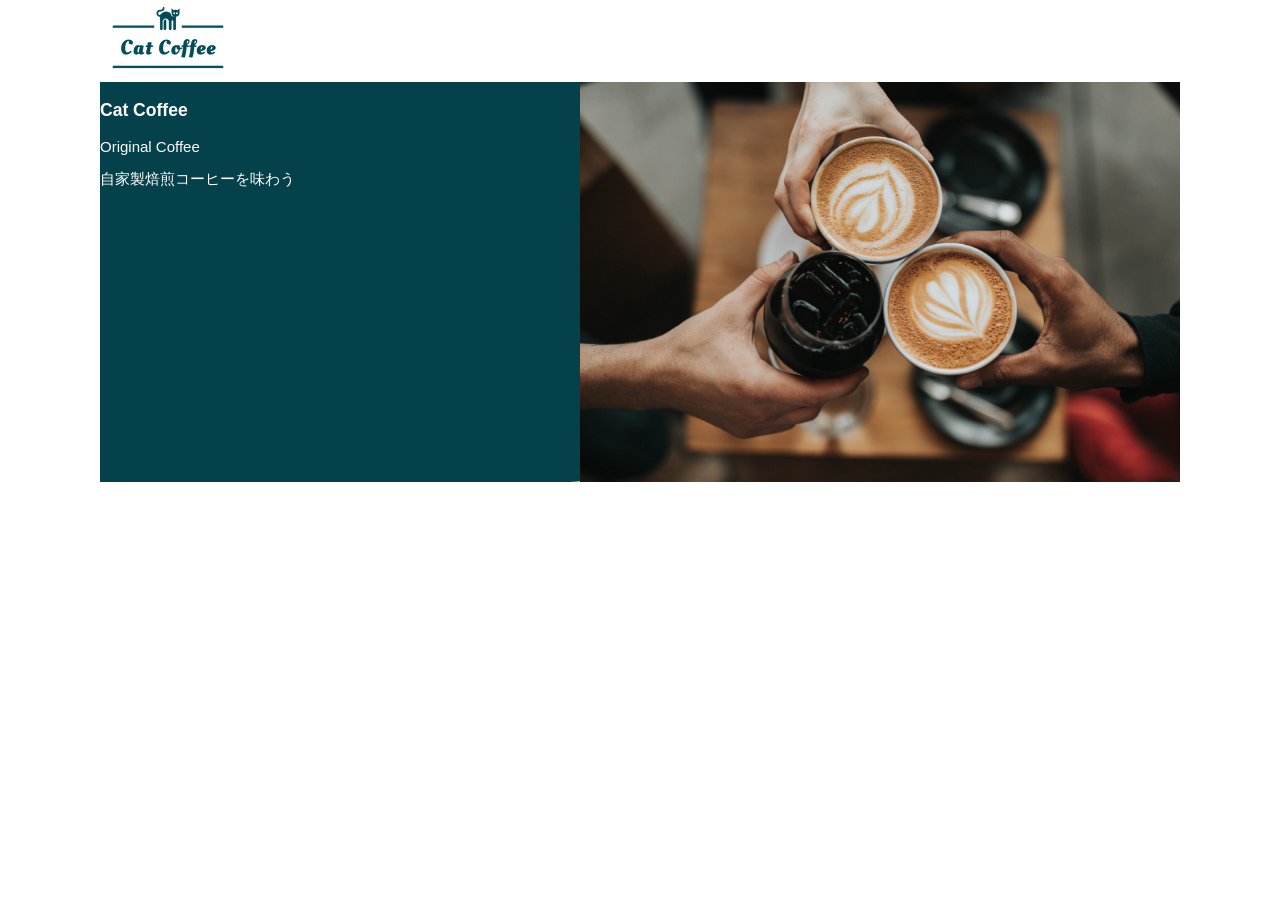
==== cat-coffee/index.html @ 69812fee "Add files via upload" ====
<!DOCTYPE html>
<html lang="ja">

<head>
    <meta charset="UTF-8">
    <meta name="description" content="cat-coffeeは自家焙煎コーヒー豆を届けるコーヒー屋さんです。">
    <title>cat coffee</title>
    <link rel="stylesheet" href="style.css">
</head>

<body>
    <header>
        <a href="index.html" id="logo">
            <img src="images/logo-cat-coffee.png" alt="cat coffee">
        </a>
    </header>
    <main>
        <article>
            <section id="main-visual">
                <div id="main-message">
                    <h1>Cat Coffee</h1>
                    <p>Original Coffee</p>
                    <P>自家製焙煎コーヒーを味わう</P>
                </div>

                <img src="images/index/index-main-coffee.jpg" alt="コーヒーを淹れる画像"
                
            </section>
        </article>
    </main>
    <footer></footer>
</body>
</html>
---- cat-coffee/style.css ----
body {
    font-family: "source sans pro", "hiragino kaku Gothic ProN",Meiryo, Arial, sans-serif;
    font-size: 15px;
    max-width: 1080px;
    margin: 0 auto;
}

* {
    box-sizing: border-box;
}

#main-visual {
    position: relative;
    height: 400px;
}
#main-message {
    position: absolute;
    top: 0;
    left: 0;
    background-color: #04414A;
    color: #ffffff;
    border-radius: 0 0 150px 0;
    width: 100%;
    height: 100%;
    max-width: 620px;
    z-index: 1;
}
#main-massage h1 {
    font-size: 60px;
    font-weight: bold;
}
#main-massage p {
    font-size: 28px;
}

#main-visual img {
    position: absolute;
    top: 0;
    right: 0;
    max-width: 600px;
    z-index: 10;
}
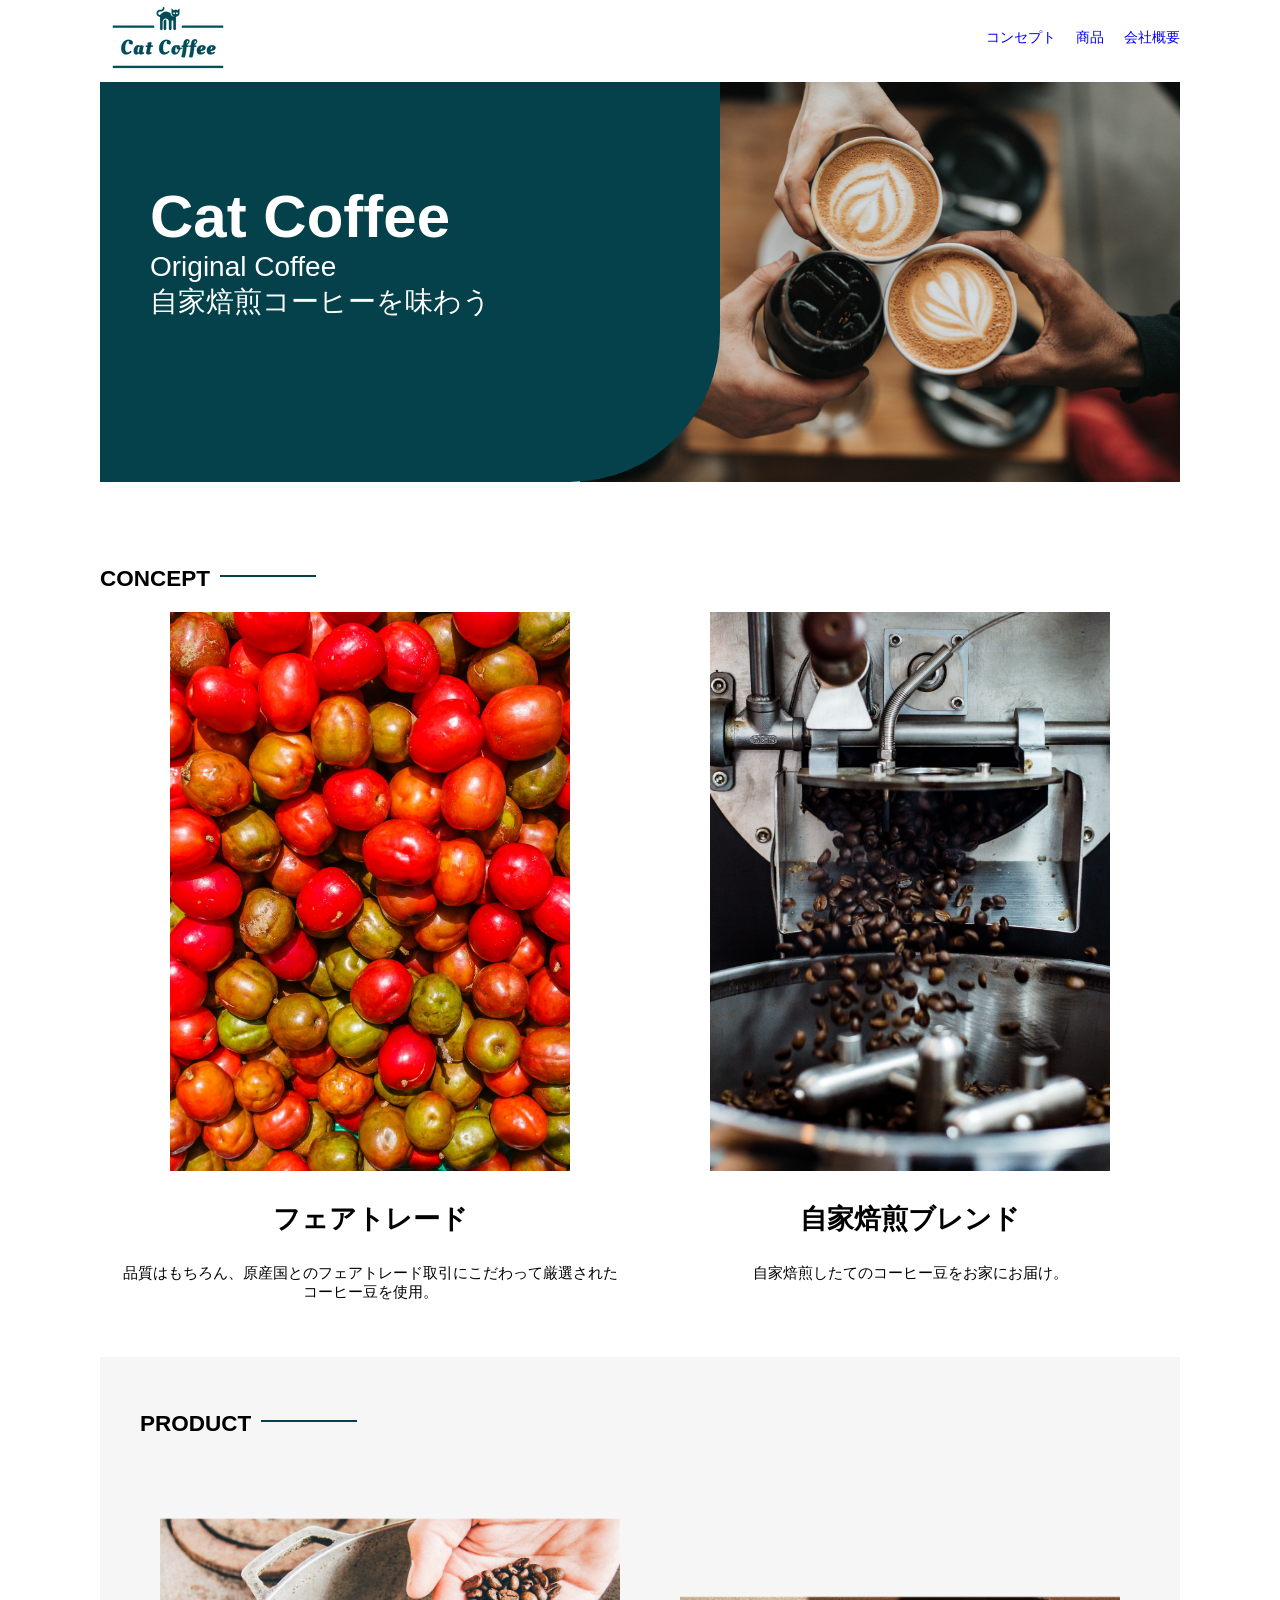
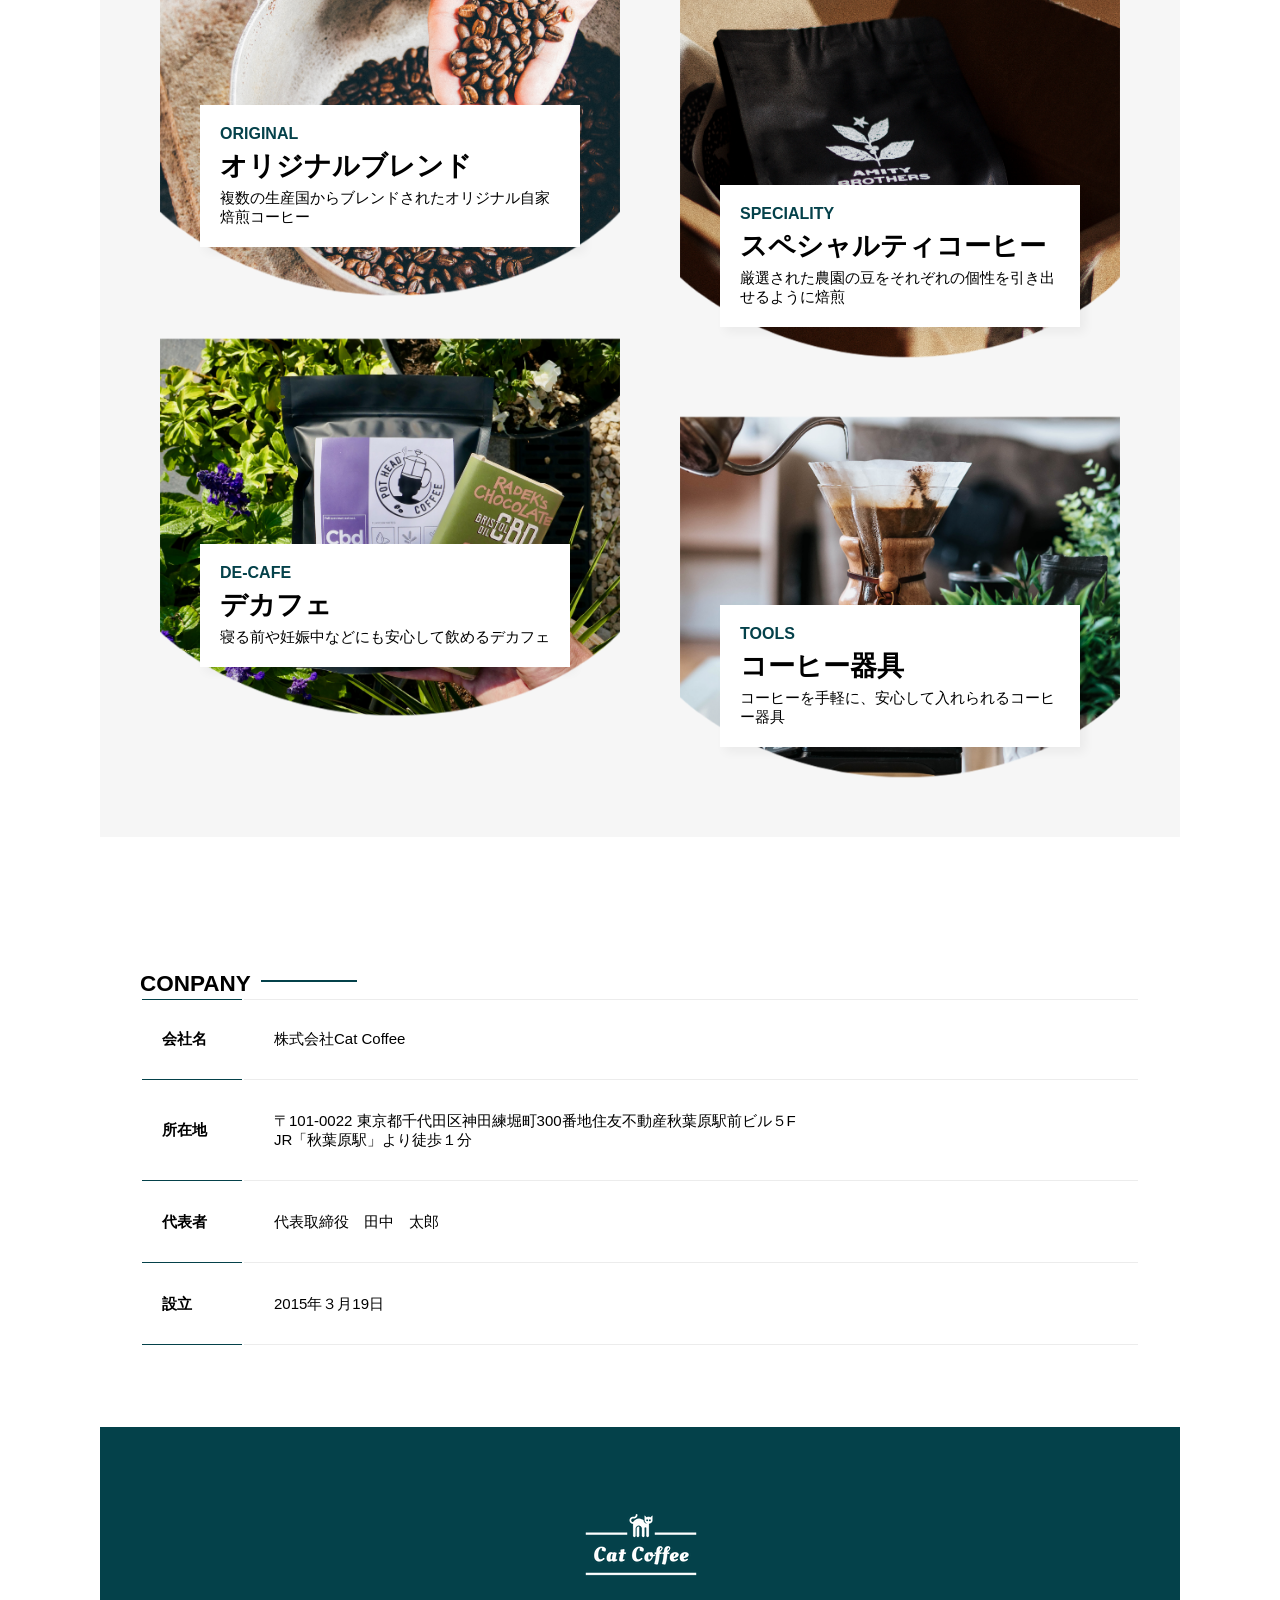
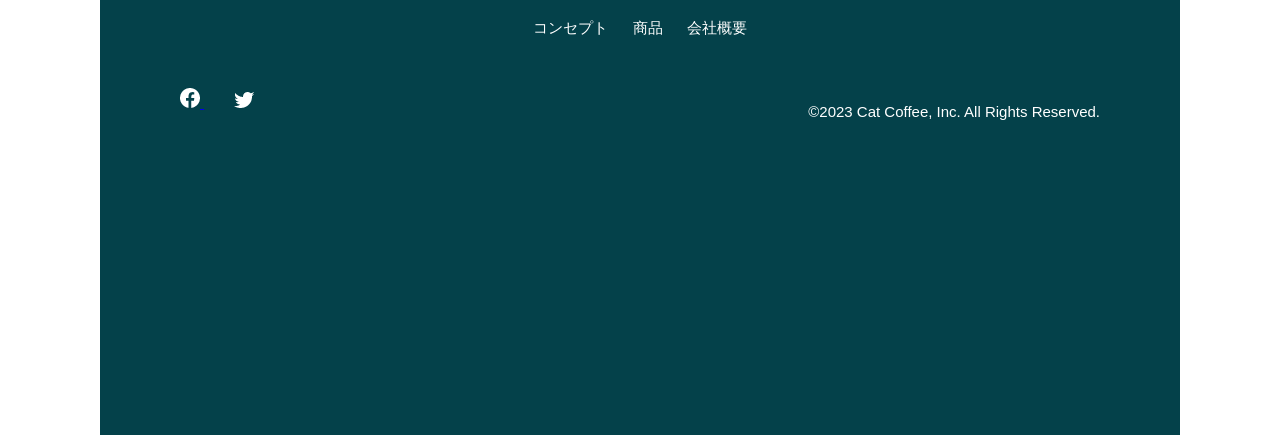
==== commit 3e4cf4fd: "Add files via upload" ====
--- a/cat-coffee/index.html
+++ b/cat-coffee/index.html
@@ -1,33 +1,193 @@
 <!DOCTYPE html>
-<html lang="ja">
+<html lang="ja>"
 
 <head>
     <meta charset="UTF-8">
-    <meta name="description" content="cat-coffeeは自家焙煎コーヒー豆を届けるコーヒー屋さんです。">
-    <title>cat coffee</title>
+    <meta name="description" content="Cat Coffee">
+    <meta name="viewport" content="width=device-width, initial-scale=1.0">
+
+    <title>Cat Coffee</title>
+
     <link rel="stylesheet" href="style.css">
 </head>
 
 <body>
+
+    <!--ヘッダー-->
     <header>
-        <a href="index.html" id="logo">
-            <img src="images/logo-cat-coffee.png" alt="cat coffee">
-        </a>
+
+    <!--ロゴ-->
+    <a href="index.html"  id="logo">
+        <img src="images/logo-cat-coffee.png" alt="Cat Coffee">
+    </a> 
+    
+    <!--ナビゲーション-->
+    <nav id="nav-pc">
+        <ul>
+            <li><a href="index.html#concept">コンセプト</a></li>
+            <li><a href="index.html#product">商品</a></li>
+            <li><a href="index.html#company">会社概要</a></li>
+        </ul>
+    </nav>
+
     </header>
+    <!--メインビジュアル-->
     <main>
         <article>
+
             <section id="main-visual">
+
                 <div id="main-message">
                     <h1>Cat Coffee</h1>
                     <p>Original Coffee</p>
-                    <P>自家製焙煎コーヒーを味わう</P>
+                    <p>自家焙煎コーヒーを味わう</p>
                 </div>
 
-                <img src="images/index/index-main-coffee.jpg" alt="コーヒーを淹れる画像"
-                
+                <img src="images/index/index-main-coffee.jpg" alt="コーヒーを淹れる画像">
             </section>
-        </article>
+    <!--コンセプト--> 
+    <section id="concept">
+        <h2 class="index-h2">CONCEPT</h2>
+        <div id="concept-flex">
+
+    <!--要素１--> 
+    <div>
+        <img
+           class="concept-photo"
+           src="images/index/index-fair-trade.jpg" alt="コーヒー果実">
+
+           <h3>フェアトレード</h3>
+
+           <p>品質はもちろん、原産国とのフェアトレード取引にこだわって厳選されたコーヒー豆を使用。</p>
+    </div>
+    <!--要素２-->
+    <div>
+        <img
+           class="concept-photo"
+           src="images/index/index-house-brend.jpg" alt="自家焙煎ブレンド">
+
+           <h3>自家焙煎ブレンド</h3>
+
+           <p>自家焙煎したてのコーヒー豆をお家にお届け。</p>
+    </div>      
+        </div>
+    </section>
+    <!--商品セクション-->
+    <section id="product">
+        <h2 class="index-h2">PRODUCT</h2>
+        <div>
+            <!--左側-->
+            <div id="product-left">
+                <!--商品１-->
+                <div>
+                    <img
+                    class="product-photo"
+                    src="images/index/index-originalblend.png" alt="オリジナルブレンド">
+
+                    <div class="product-explain">
+                        <span>ORIGINAL</span>
+                        <h3>オリジナルブレンド</h3>
+                        <p>複数の生産国からブレンドされたオリジナル自家焙煎コーヒー</p>
+                    </div>
+                </div>                    
+                <!--商品２-->
+                <div>
+                    <img
+                    class="product-photo"
+                    src="images/index/index-decaf.png" alt="デカフェコーヒー">
+
+                    <div class="product-explain">
+                        <span>DE-CAFE</span>
+                        <h3>デカフェ</h3>
+                        <p>寝る前や妊娠中などにも安心して飲めるデカフェ</p>
+                    </div>
+                </div>   
+            </div>
+            <!--右側-->
+            <div id="product-right">
+                <!--商品２−１-->
+                <div>
+                    <img
+                    class="product-photo"
+                    src="images/index/index-specialty.png" alt="スペシャルティコーヒー">
+
+                    <div class="product-explain">
+                        <span>SPECIALITY</span>
+                        <h3>スペシャルティコーヒー</h3>
+                        <p>厳選された農園の豆をそれぞれの個性を引き出せるように焙煎</p>
+                    </div>
+                </div>    
+                <!--商品２−２-->
+                 <div>
+                    <img
+                    class="product-photo"
+                    src="images/index/index-coffee-tool.png" alt="コーヒー器具">
+
+                    <div class="product-explain">
+                        <span>TOOLS</span>
+                        <h3>コーヒー器具</h3>
+                        <p>コーヒーを手軽に、安心して入れられるコーヒー器具</p> 
+                    </div>      
+                </div>
+            </div>
+        </div>
+    </section>        
+            <!--会社概要セクション-->
+            <section id="company">
+                <h2 class="index-h2">CONPANY</h2>
+
+                <table id="company-table">
+                    <!--１行目-->
+                    <tr>
+                        <th class="tableheader tableheader-first">会社名</th>
+                        <td class="cell cell-first">株式会社Cat Coffee</td>
+                    </tr>
+                    <!--2行目-->
+                    <tr>
+                        <th class="tableheader">所在地</th>
+                        <td class="cell">〒101-0022 東京都千代田区神田練堀町300番地住友不動産秋葉原駅前ビル５F
+                        <br>JR「秋葉原駅」より徒歩１分
+                        </td>
+                    </tr>
+                    <!--3行目-->
+                    <tr>
+                         <th class="tableheader">代表者</th>
+                         <td class="cell">代表取締役　田中　太郎</td>
+                    </tr>
+                    <!--4行目-->
+                    <tr>
+                        <th class="tableheader">設立</th>
+                        <td class="cell">2015年３月19日</td>
+                    </tr>
+                </table>
+            </section>
+                 </article>
     </main>
-    <footer></footer>
+    <!--フッター-->
+    <footer>
+        <div id="footer-logo">
+            <img
+            src="images/logo-cat-coffee-white.png" alt="Cat Coffee">
+        </div>
+        <div id="footer-link">
+            <a href="index.html#concept">コンセプト</a>
+            <a href="index.html#product">商品</a>
+            <a href="index.html#company">会社概要</a>
+        </div>
+        <div id="sns-footer">
+            <a href="https//www.facebook.com/sejuku2013">
+                <img 
+                src="images/index/button-facebook.png" alt="Facebookのリンク">
+            </a>
+
+            <a href="https//twitter.com/samuraijuku">
+                <img
+                src="images/index/button-twitter.png" alt="Twitterのリンク">
+            </a>
+
+            <p id="copyright">
+                &copy;2023 Cat Coffee, Inc. All Rights Reserved.</p>           
+        </div>
+    </footer>
 </body>
 </html>
--- a/cat-coffee/style.css
+++ b/cat-coffee/style.css
@@ -1,18 +1,62 @@
+/*共通*/
 body {
-    font-family: "source sans pro", "hiragino kaku Gothic ProN",Meiryo, Arial, sans-serif;
+    font-family: "Source Sans Pro", "Hiragino kaku Gothic ProN", Meiryo, Arial, sans-serif;
     font-size: 15px;
     max-width: 1080px;
-    margin: 0 auto;
-}
-
-* {
+    margin: 0 auto 0 auto;
+*{
     box-sizing: border-box;
-}
-
+}    
+    
+}
+
+/* ヘッダー */
+header {
+    display: flex;
+    justify-content: space-between;
+
+}
+
+/*ナビゲーションレイアウト*/
+#nav-pc {
+    text-align: right;
+    font-size: 14px;
+    padding-top: 15px;
+}
+/*ナビゲーションリンク*/
+#nav-pc ul {
+    display: flex;
+    padding-left: 0;
+}
+
+#nav-pc li {
+    margin-left: 20px;
+    list-style: none;
+}
+
+#nav-pc a {
+    text-decoration: none;
+    color: 04414A;
+}
+
+#navi-pc a:hover {
+    text-decoration: underline;
+}
+
+/*メインビジュアル*/
 #main-visual {
     position: relative;
     height: 400px;
 }
+
+#main-visual > img {
+    max-width: 600px;
+    position: absolute;
+    top: 0;
+    right: 0;
+    z-index: 10;
+}
+/* メインメッセージ */
 #main-message {
     position: absolute;
     top: 0;
@@ -23,21 +67,208 @@
     width: 100%;
     height: 100%;
     max-width: 620px;
-    z-index: 1;
-}
-#main-massage h1 {
+    z-index: 11;
+}
+/* メインメッセージ見出し */
+#main-message > h1 {
     font-size: 60px;
     font-weight: bold;
-}
-#main-massage p {
+    margin: 100px 0 0 50px;
+}
+
+/* メインメッセージ文章 */
+#main-message > p {
     font-size: 28px;
-}
-
-#main-visual img {
+    margin: 0 0 0 50px;
+}
+
+/* コンセプト見出し */
+h2 {
+    margin: 40px 0 0 0;
+}
+
+/* コンセプト見出しの右線　*/
+h2::after {
+    content: url("images/line.png");
+    margin-left: 10px;
+}
+
+/*コンセプト小見出し*/
+h3 {
+    font-size: 27px;
+}
+
+/* コンセプト */
+#concept {
+    margin: 80px auto 0 auto;
+
+}
+
+/* コンセプト横並び */
+#concept-flex {
+    display: flex;
+    justify-content: center;
+    text-align: center;
+}
+
+/* コンセプト各要素 */
+#concept-flex > div {
+    width: 50%;
+    margin: 20px;
+}
+
+/* コンセプト画像 */
+.concept-photo {
+    width: 80%;
+}
+
+/* 商品セクション */
+#product {
+    background-color: #f6f6f6;
+    margin: 20px 0 80px;
+    padding: 10px 40px 40px;
+}
+
+/* 商品全体を横ならび */
+#product > div {
+    margin-top: 40px;
+    display: flex;
+}
+
+/* 商品の左右カラム */
+#product-left,
+#product-right {
+    width: 50%;
+    margin: 0 20px;
+}
+
+/* 右下げ */
+#product-right {
+    margin-top: 80px;
+}
+
+/* 商品一つ分のブロック */
+#product-left > div,
+#product-right > div {
+    position: relative;
+    height: 420px;
+}
+
+/* 左カラムの商品位置 */
+#product-left　> div {
+    margin-right: 20px;
+}
+
+/* 右カラム */
+#product-right > div {
+    margin-left: 20px;
+}
+/* 商品画像 */
+.product-photo {
+    width: 100%;
+}
+
+/* 商品説明BOX */
+.product-explain {
+    background-color: #ffffff;
     position: absolute;
-    top: 0;
-    right: 0;
-    max-width: 600px;
-    z-index: 10;
-}
-
+    left: 0;
+    bottom: 50px;
+    margin: 0 40px;
+    padding: 20px;
+    box-shadow: 5px 5px 10px rgba(0, 0, 0, 0.05);
+}
+
+/* 商品英語見出し */
+.product-explain >span {
+    color: #04414A;
+    font-weight: bold;
+    font-size: 16px;
+    margin: 0;
+}
+
+/* 商品説明の見出し */
+.product-explain > h3 {
+    margin: 5px 0;
+}
+
+/* 商品説明文 */
+.product-explain > p {
+    margin: 0;
+}
+
+/* 会社概要セクション */
+#company {
+    margin: 80px auto 80px auto;
+    padding: 10px 40px 0 40px;
+}
+#company-table {
+    width: 100%;
+}
+
+.tableheader {
+    text-align: left;
+    padding: 20px;
+    border-bottom-color: #04414A;
+    border-bottom-width: 1px;
+    border-bottom-style: solid;
+    width: 100px;
+}
+
+.tableheader-first {
+    border-top-color: #04414A;
+    border-top-width: 1px;
+    border-top-style: solid;
+}
+
+.cell {
+    padding: 30px;
+    border-bottom-color: #ececec;
+    border-bottom-width: 1px;
+    border-bottom-style: solid;
+}
+
+.cell-first {
+    border-top-color: #ececec;
+    border-top-width: 1px;
+    border-top-style: solid;
+}
+
+/* フッター */
+footer {
+    background-color: #04414A;
+    text-align: center;
+    padding: 80px 80px 30% 80px;
+}
+
+#footer-logo {
+    margin-bottom: 30px;
+}
+
+#footer-link {
+    margin-bottom: 50px;
+}
+#footer-link >a {
+    text-decoration: none;
+    margin: 10px;
+    color: #ffffff;
+}
+#footer-link >a:hover {
+    text-decoration: underline;
+}
+
+#sns-footer {
+    text-align: left;
+    width: 100%;
+}
+#sns-footer > a {
+    margin-right: 30px;
+}
+
+#copyright {
+    color: #ffffff;
+    float: right;
+    
+}
+
+
